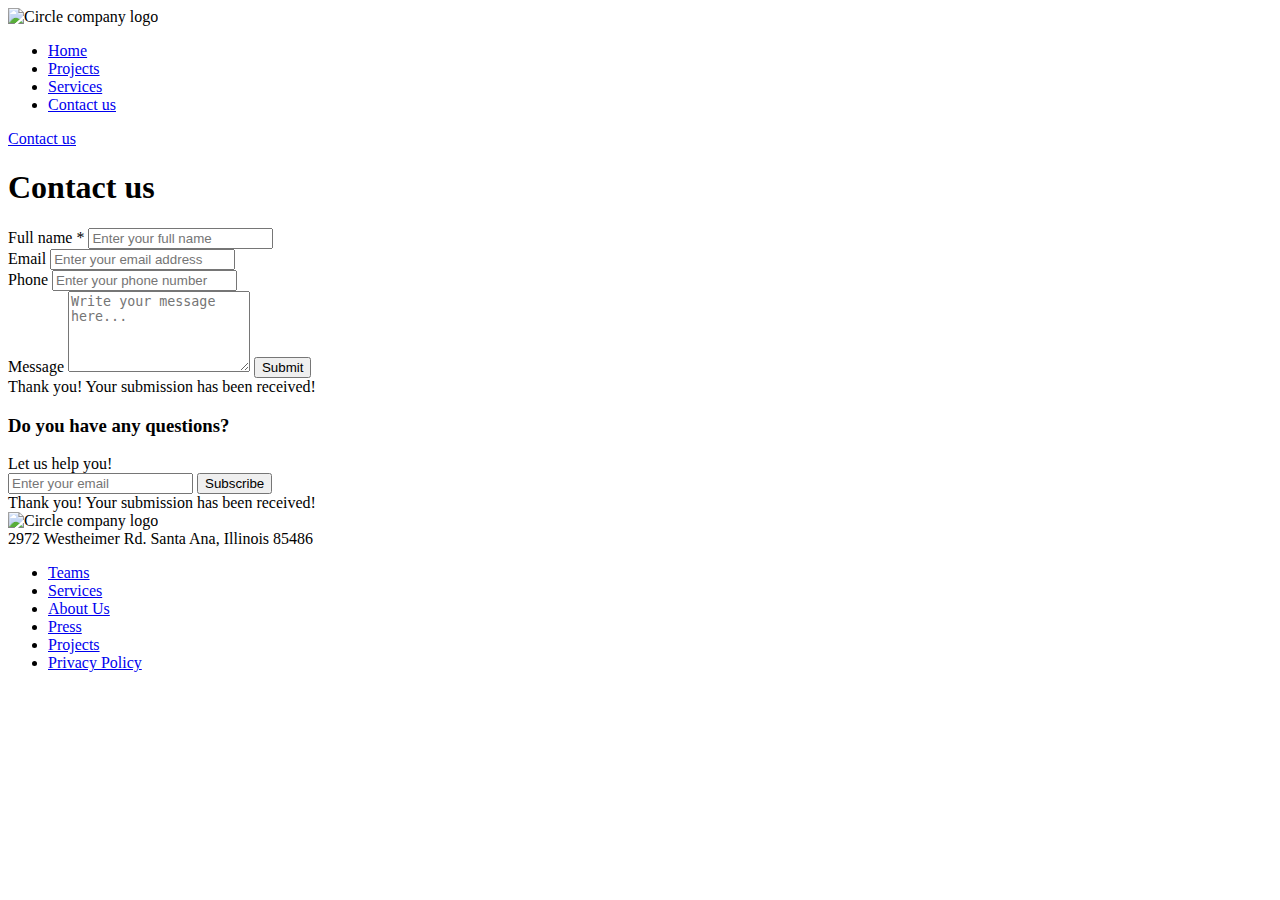
==== pages/contact-us.html @ eaaabad0 "first commit" ====
<!DOCTYPE html>
<html lang="en">

<head>

    <head>
        <meta charset="UTF-8">
        <meta http-equiv="X-UA-Compatible" content="IE=edge">
        <meta name="viewport" content="width=device-width, initial-scale=1.0">
        <link rel="preconnect" href="https://fonts.googleapis.com">
        <link rel="preconnect" href="https://fonts.gstatic.com" crossorigin>
        <link href="https://fonts.googleapis.com/css2?family=Roboto:wght@300;400&display=swap" rel="stylesheet">

        <link rel="apple-touch-icon" sizes="180x180" href="/apple-touch-icon.png">
        <link rel="icon" type="image/png" sizes="32x32" href="/favicon-32x32.png">
        <link rel="icon" type="image/png" sizes="16x16" href="/favicon-16x16.png">
        <link rel="manifest" href="/site.webmanifest">

        <link rel="stylesheet" href="/assets/css/global.css">
        <link rel="stylesheet" href="/assets/css/navbar.css">
        <link rel="stylesheet" href="/assets/css/contact-us.css">
        <link rel="stylesheet" href="/assets/css/cta.css">
        <link rel="stylesheet" href="/assets/css/footersection.css">
        <script>var exports = {};</script>
        <script type="module" src="/out/src/subscription.js"></script>
        <script type="module" src="/out/src/contact-us.js"></script>
        <script type="module" src="/out/src/burguer-menu.js"></script>
        <title>Circle Agency</title>
    </head>
</head>

<body>

    <nav class="navbar">
        <div class="navbar__icon"><img src="/assets/logos/circle.svg" alt="Circle company logo" /></div>
        <div id="navbar__menu">
            <ul class="navbar__list">
                <li class="heading-h4"><a class="navbar__list__link" href="../index.html">Home</a></li>
                <li class="heading-h4"><a class="navbar__list__link" href="../index.html#projects">Projects</a>
                </li>
                <li class="heading-h4"><a class="navbar__list__link" href="../index.html#services">Services</a></li>
                <li class="heading-h4"><a class="navbar__list__link active" href="#">Contact us</a></li>
            </ul>
        </div>
        <div id="contat-us">
            <a href="/pages/contact-us.html" class="rectangular-main-button capitalize">Contact us</a>
        </div>
        <div id="navbar__menu__icon"></div>
    </nav>


    <section id="contat-us-section" class="contat-us-section">
        <h1 class="contat-us-section__title h1-heading black capitalize">Contact us</h1>
        <form id="contact-us-form" action="#">
            <label for="full-name" class="capitalize">Full name *</label>
            <input type="text" placeholder="Enter your full name" name="full-name" required />
            <div class="contat-us-section__email-phone">
                <div class="contat-us-section__email">
                    <label for="email" class="capitalize">Email</label>
                    <input type="email" placeholder="Enter your email address" name="email" required />
                </div>
                <div class="contat-us-section__phone">
                    <label for="phone" class="capitalize">Phone</label>
                    <input type="tel" placeholder="Enter your phone number" name="phone" required/>
                </div>
            </div>
            <label for="message" class="capitalize">Message</label>
            <textarea rows="5" placeholder="Write your message here..." name="message" required></textarea>

            <button class="contat-us-section__submit-button rectangular-main-button" type="submit">Submit</button>
        </form>

        <div class="submitted-message">
            Thank you! Your submission has been received!
        </div>
    </section>


    <section class="cta-section">
        <div>
            <h3 class="h3-heading black">Do you have any questions?</h3>
        </div>
        <div class="text-regular main-grey">Let us help you!</div>
        <form class="cta-section__mail">
            <input class="cta-section__mail-input error" type="email" placeholder="Enter your email" required />
            <button class="rectangular-main-button cta-section__subscribe-button" type="submit">Subscribe</button>
        </form>
        <div class="submitted-message">
            Thank you! Your submission has been received!
        </div>
    </section>

    <section class="footer-section">
        <div>
            <div class="footer-section__icon"><img src="/assets/logos/circle.svg" alt="Circle company logo" /></div>
            <div class="footer-section__address">2972 Westheimer Rd. Santa Ana, Illinois 85486</div>
        </div>
        <div>
            <ul class="footer-section__links">
                <li><a href="#">Teams</a></li>
                <li><a href="#">Services</a></li>
                <li><a href="#">About Us</a></li>
                <li><a href="#">Press</a></li>
                <li><a href="#">Projects</a></li>
                <li><a href="#">Privacy Policy</a></li>
            </ul>
        </div>
    </section>

</body>

</html>
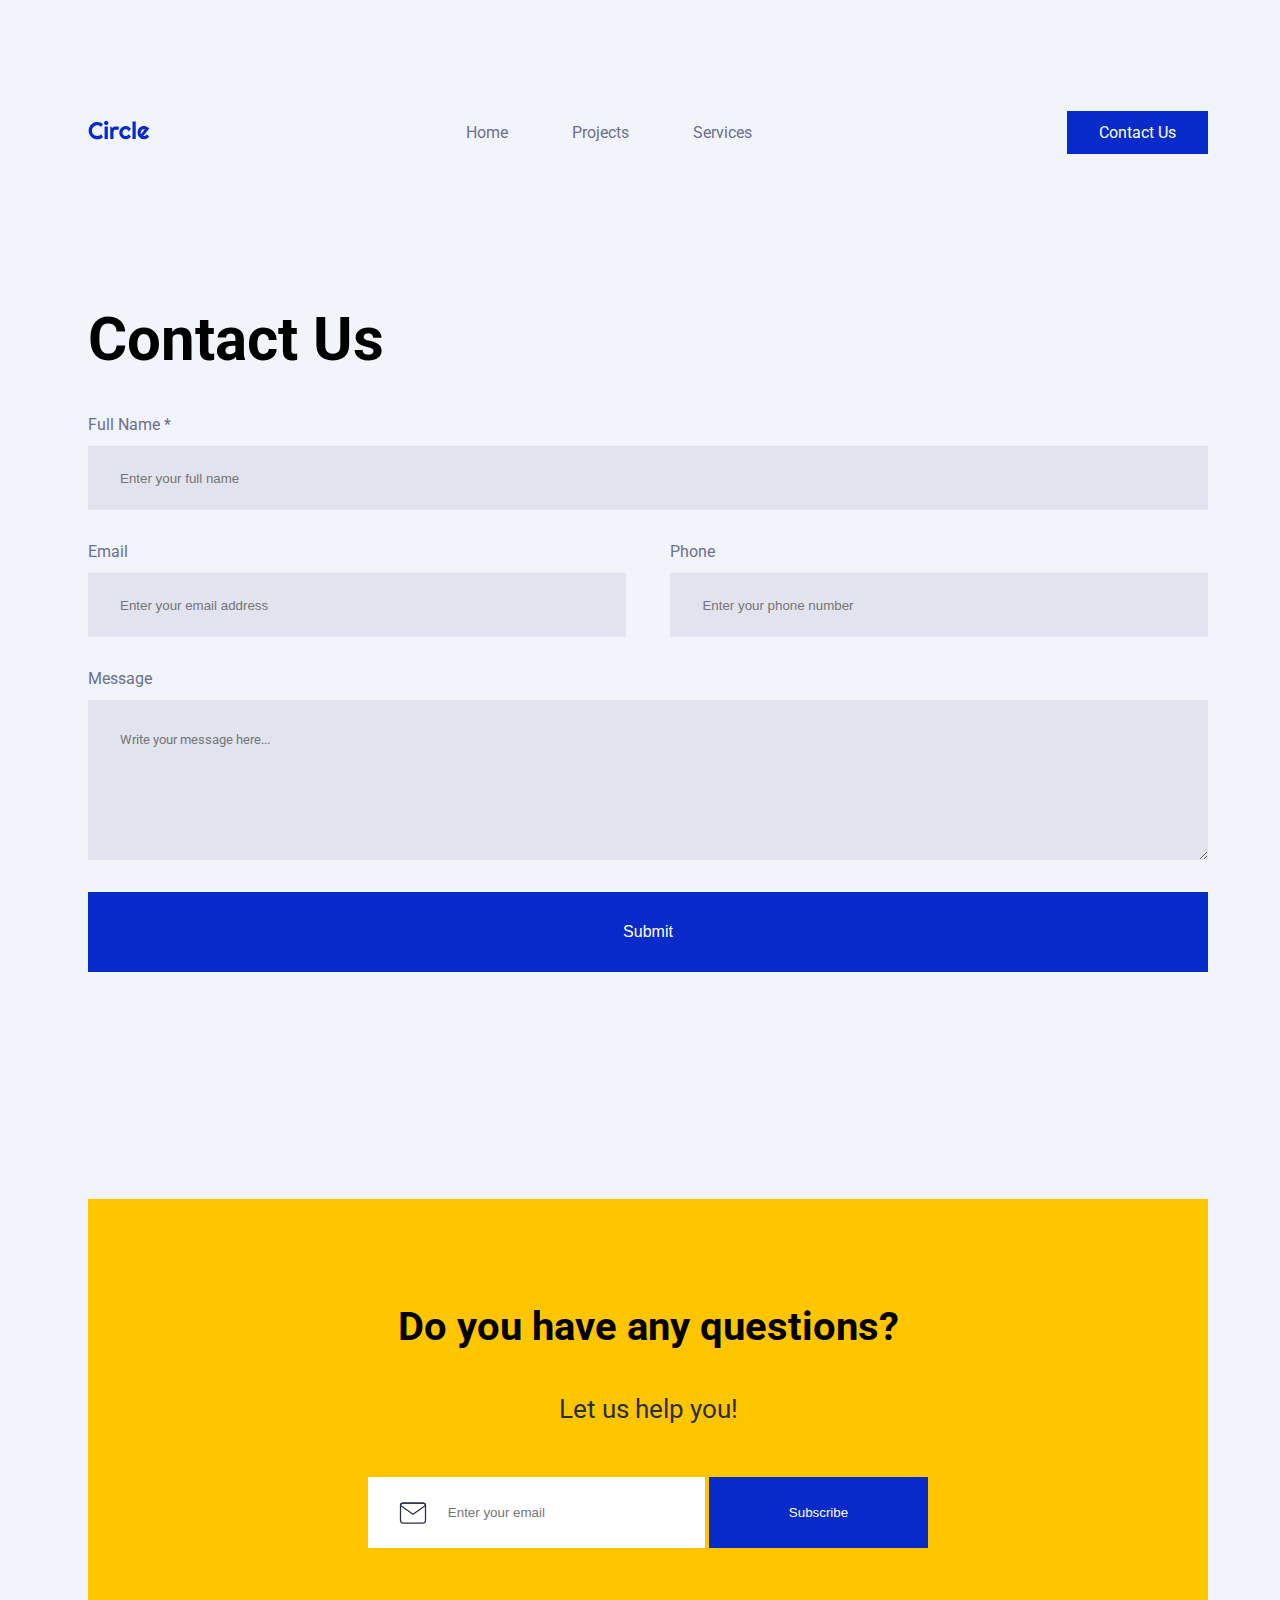
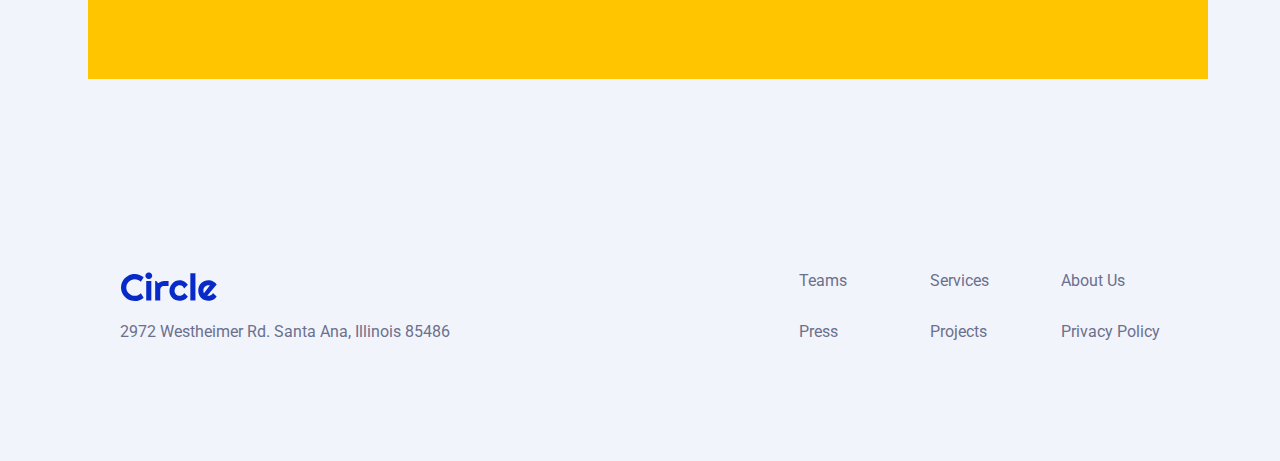
==== commit 36cbc28b: "Commit Change Contact +3 Action" ====
--- a/pages/contact-us.html
+++ b/pages/contact-us.html
@@ -22,9 +22,10 @@
         <link rel="stylesheet" href="/assets/css/cta.css">
         <link rel="stylesheet" href="/assets/css/footersection.css">
         <script>var exports = {};</script>
-        <script type="module" src="/out/src/subscription.js"></script>
-        <script type="module" src="/out/src/contact-us.js"></script>
-        <script type="module" src="/out/src/burguer-menu.js"></script>
+        <script type="module" src="/src/subscription.js"></script>
+        <script type="module" src="/src/contasct-us.js"></script>
+        <script type="module" src="/src/burguer-menu.js"></script>
+        <script type="module" src="/src/function-contact.js"></script>
         <title>Circle Agency</title>
     </head>
 </head>
--- a/assets/css/global.css
+++ b/assets/css/global.css
@@ -0,0 +1,266 @@
+:root {
+  --main-blue-color: #072ac8;
+  --secondary-blue-color: #43d2ff;
+  --secondary-blue-color-2: #a2d6f9;
+  --secondary-blue-color-3: #d1edff;
+
+  --main-grey-color: #292e47;
+  --secondary-grey-color: #6b708d;
+  --secondary-grey-color-2: #f2f4fc;
+  --secondary-grey-color-3: #ecf7ff;
+
+  --main-yellow-color: #ffc600;
+
+  --max-width: 1200px;
+  font-family: "Roboto", sans-serif;
+}
+
+html {
+  max-width: var(--max-width);
+  margin: auto;
+  padding: 5rem;
+}
+
+body {
+  width: 100%;
+  height: 100%;
+  background-color: #f2f4fc;
+}
+
+.h1-heading {
+  font-size: 60px;
+  font-weight: bold;
+  color: var(--secondary-grey-color);
+}
+
+.h2-heading {
+  font-size: 50px;
+  font-weight: bold;
+  color: var(--secondary-grey-color);
+}
+
+.h3-heading {
+  font-size: 40px;
+  font-weight: bold;
+  color: var(--secondary-grey-color);
+}
+
+.h4-heading {
+  font-size: 24px;
+  font-weight: bold;
+  color: var(--secondary-grey-color);
+}
+
+.text-medium {
+  font-size: 24px;
+  font-weight: 600;
+}
+
+.text-regular {
+  font-size: 26px;
+  font-family: Roboto;
+  font-style: normal;
+  font-weight: 400;
+  line-height: 150%;
+}
+
+.black {
+  color: black;
+}
+
+.main-grey {
+  color: var(--main-grey-color);
+}
+
+.secondary-grey {
+  color: var(--secondary-grey-color);
+}
+
+.capitalize {
+  text-transform: capitalize;
+}
+
+.rectangular-main-button {
+  background-color: var(--main-blue-color);
+  padding: 0.75rem 2rem;
+  color: white;
+  text-decoration: none;
+}
+
+.rectangular-secondary-button {
+  color: var(--secondary-grey-color);
+  padding: 0.75rem 2rem;
+  text-decoration: none;
+}
+
+.cards {
+  display: flex;
+}
+
+.cards__card {
+  background-color: white;
+  padding: 2rem;
+  margin: 1rem;
+}
+
+.cards__card__icon {
+  display: inline-block;
+  width: 50px;
+  height: 50px;
+  border-radius: 50%;
+  padding: 1.25rem;
+
+  background-repeat: no-repeat;
+  background-position: center center;
+  background-size: contain;
+  background-color: var(--secondary-grey-color-3);
+}
+
+.cards__card__icon img {
+  display: block;
+  margin: auto;
+}
+
+.cards__card__title {
+  font-size: 24px;
+  font-weight: 600;
+  color: black;
+}
+
+.cards__card__subtitle {
+  color: var(--secondary-grey-color);
+}
+
+.cards__card_learn-more {
+  padding-top: 2rem;
+
+}
+
+.cards__card_learn-more a {
+  color: #072AC8;
+  text-decoration: none;
+}
+
+.cards__card__image {
+  background: transparent url('../spinner/spinner-gif-9.gif') no-repeat scroll center center;
+  width: 100%;
+  min-width: 22rem;
+  height: 20rem;
+  object-fit: cover;
+}
+
+.cards__card-with-image {
+  display: flex;
+  flex-direction: column;
+  padding: 0rem 0rem 1.5rem 0rem;
+}
+
+.cards__card-with-image .cards__card__title {
+  padding-top: 2.25rem;
+  padding-left: 2rem;
+  margin: 0;
+}
+
+.cards__card-with-image .cards__card__description,
+.cards__card-with-image .cards__card_learn-more {
+  padding: 1rem 2rem;
+  margin: 0;
+  color: #686464;
+}
+
+.submitted-message {
+  display: none;
+  opacity: 0;
+  transition: opacity 1s;
+
+  width: 100%;
+  box-sizing: border-box;
+  padding: 1.5rem;
+  background-color: #292e4733;
+  display: flex !important;
+  justify-content: center;
+  align-items: center;
+}
+
+.submitted-message.fade {
+  opacity: 1;
+  display: block;
+}
+
+.invalid-input {
+  box-shadow: 0 0 20px #ad3d3d;
+  transition: border-width 0.4s ease-out;
+}
+
+.error::before {
+  content: 'Not valid ';
+  position: absolute;
+  top: -4px;
+  color: red;
+}
+
+.error input {
+  border-color: red;
+}
+
+@media only screen and (max-width: 1100px) {
+  html {
+    padding: 0;
+  }
+
+  .h1-heading {
+    font-size: 40px;
+  }
+
+  .h2-heading {
+    font-size: 35px;
+  }
+
+  .h3-heading {
+    font-size: 30px;
+  }
+}
+
+@media only screen and (max-width: 400px) {
+
+  .rectangular-main-button,
+  .rectangular-secondary-button {
+    padding: 0.5rem 1rem;
+  }
+
+  .cards__card__icon {
+    width: 25px;
+    height: 25px;
+  }
+
+  .cards__card__icon img {
+    width: 20px;
+  }
+}
+
+@media only screen and (max-width: 800px) {
+  .cards {
+    display: flex;
+    flex-direction: column;
+  }
+
+  .cards__card {
+    padding: 2rem;
+  }
+
+  .cards__card-with-image {
+    padding: 0;
+  }
+
+  .cards__card-with-image .cards__card_learn-more {
+    padding-bottom: 2rem;
+
+  }
+
+  .cards__card__image {
+    min-height: 0;
+    min-width: 0;
+    max-height: 20rem;
+    max-width: 100%;
+  }
+}--- a/assets/css/navbar.css
+++ b/assets/css/navbar.css
@@ -0,0 +1,111 @@
+.navbar {
+  width: 100%;
+  padding-top: 2rem;
+  display: flex;
+  justify-content: space-between;
+  align-items: center;
+}
+
+.navbar__list {
+  list-style: none;
+  display: flex;
+  align-items: flex-end;
+  justify-content: space-around;
+  padding: 0;
+  margin: 0;
+}
+
+.navbar__list li {
+  padding: 0rem 2rem;
+  color: var(--secondary-grey-color);
+}
+
+.navbar__list li:last-child {
+  display: none;
+}
+
+.navbar__list li .active {
+  color: var(--main-blue-color);
+}
+
+.navbar__list__link {
+  color: var(--secondary-grey-color);
+  text-decoration: none;
+}
+
+.navbar__list__link:hover {
+  color: var(--main-blue-color);
+  font-weight: 600;
+}
+
+#navbar__menu__icon{
+  display: none;
+}
+
+@media only screen and (max-width: 700px) {
+  .navbar {
+    justify-content: space-between;
+    align-items: center;
+    width: 100%;
+  }
+
+  .navbar__menu__hidden {
+    height: 0!important;
+  }
+
+  #navbar__menu {
+    width: 100%;
+    height: 8.75rem;
+    transition: height 400ms cubic-bezier(0.23, 1, 0.32, 1);
+    position: absolute;
+    top: 85px;
+    overflow: hidden;
+  }
+
+  .navbar__list {
+    width: 100%;
+    text-align: center;
+    padding: 0rem;
+    display: block;
+    background: #6b708d0F;
+  }
+
+  .navbar__list li {
+    padding: .5rem;
+  }
+
+  .navbar__list li:last-child {
+    display: block;
+  }
+
+
+  .navbar__list li:hover {
+    background-color: #6b708d2F;
+  }
+
+  #contat-us {
+    display: none;
+  }
+
+  #navbar__menu__icon {
+    display: visible;
+    cursor: pointer;
+    min-width: 25px;
+    height: 25px;
+    display: block;
+    border: none;
+    padding: 0px;
+    margin: 15px;
+    background: linear-gradient(to bottom,
+        black,
+        black 20%,
+        #e5e5e5 20%,
+        #e5e5e5 40%,
+        black 40%,
+        black 60%,
+        #e5e5e5 60%,
+        #e5e5e5 80%,
+        black 80%,
+        black 100%);
+  }
+}--- a/assets/css/contact-us.css
+++ b/assets/css/contact-us.css
@@ -0,0 +1,58 @@
+.contat-us-section {
+  margin-top: 10rem;
+}
+.contat-us-section label {
+  color: var(--secondary-grey-color);
+}
+.contat-us-section__submit-button {
+  width: 100%;
+  border-style: none;
+  height: 5rem;
+  font-size: 12pt;
+}
+
+.contat-us-section input,
+.contat-us-section textarea {
+  color: var(--secondary-grey-color);
+  background-color: #6b708d1f;
+  display: flex;
+  flex-direction: column;
+  width: 100%;
+  height: 2rem;
+  padding: 2rem;
+  border-style: none;
+  margin-top: 0.75rem;
+  margin-bottom: 2rem;
+  box-sizing: border-box;
+}
+F .contat-us-section label {
+  color: var(--secondary-grey-color);
+}
+
+.contat-us-section__email-phone {
+  display: flex;
+  width: 100%;
+  justify-content: space-between;
+}
+
+.contat-us-section__email-phone div {
+  width: 48%;
+}
+
+.contat-us-section textarea {
+  height: 10rem;
+  text-decoration: none;
+}
+
+.contat-us-section textarea::placeholder {
+  font-family: "Roboto", sans-serif;
+}
+
+@media only screen and (max-width: 800px) {
+  .contat-us-section__email-phone {
+    flex-direction: column;
+  }
+  .contat-us-section__email-phone div {
+    width: 100%;
+  }
+}
--- a/assets/css/cta.css
+++ b/assets/css/cta.css
@@ -0,0 +1,58 @@
+.cta-section {
+  background-color: var(--main-yellow-color);
+  display: flex;
+  flex-direction: column;
+  justify-content: center;
+  align-items: center;
+  min-height: 30rem;
+  margin: 10rem 0;
+}
+
+.cta-section__mail {
+  margin-top: 3rem;
+}
+
+.cta-section__mail-input {
+  background: url(/assets/newsletter/icon/mail.svg) no-repeat 30px;
+  background-color: white;
+  padding: 1.75rem 5rem;
+  border: none;
+}
+
+.cta-section__mail-input:focus {
+  outline: none;
+}
+
+.cta-section__subscribe-button {
+  border: none;
+  padding: 1.75rem 5rem;
+}
+
+@media only screen and (max-width: 700px) {
+  .cta-section {
+    display: flex;
+    flex-direction: column;
+  }
+
+  .cta-section h3 {
+    text-align: center;
+  }
+
+  .cta-section__mail {
+    display: flex;
+    flex-direction: column;
+  }
+  .cta-section__subscribe-button {
+    margin-top: 1rem;
+  }
+
+  .cta-section__mail-input {
+    background: url(/assets/newsletter/icon/mail.svg) no-repeat 10px;
+    background-color: white;
+    background-size: 15px;
+    padding: 1rem 2rem;
+  }
+  .cta-section__subscribe-button {
+    padding: 1rem 2rem;
+  }
+}
--- a/assets/css/footersection.css
+++ b/assets/css/footersection.css
@@ -0,0 +1,59 @@
+.footer-section {
+  display: flex;
+  align-items: center;
+  justify-content: space-between;
+}
+
+.footer-section > div {
+  display: flex;
+  justify-items: center;
+  flex-direction: column;
+  padding: 0 2rem;
+}
+
+.footer-section__icon img {
+  width: 98px;
+}
+.footer-section__address {
+  margin-top: 1rem;
+  color: var(--secondary-grey-color);
+}
+
+.footer-section__links {
+  padding-left: 0;
+  list-style: none;
+  display: grid;
+  grid-template-columns: repeat(3, 1fr);
+  grid-template-rows: repeat(2, 1fr);
+}
+
+.footer-section__links li {
+  padding: 1rem 1rem;
+}
+
+.footer-section__links li a {
+  text-decoration: none;
+  color: var(--secondary-grey-color);
+}
+
+.footer-section__links li a:hover {
+  color: var(--main-blue-color);
+  font-weight: bold;
+}
+
+@media only screen and (max-width: 700px) {
+  .footer-section {
+    padding-top: 4rem;
+    flex-direction: column;
+  }
+
+  .footer-section > div {
+    align-items: center;
+    padding: 0;
+  }
+
+  .footer-section__address {
+    text-align: center;
+    width: 80%;
+  }
+}
